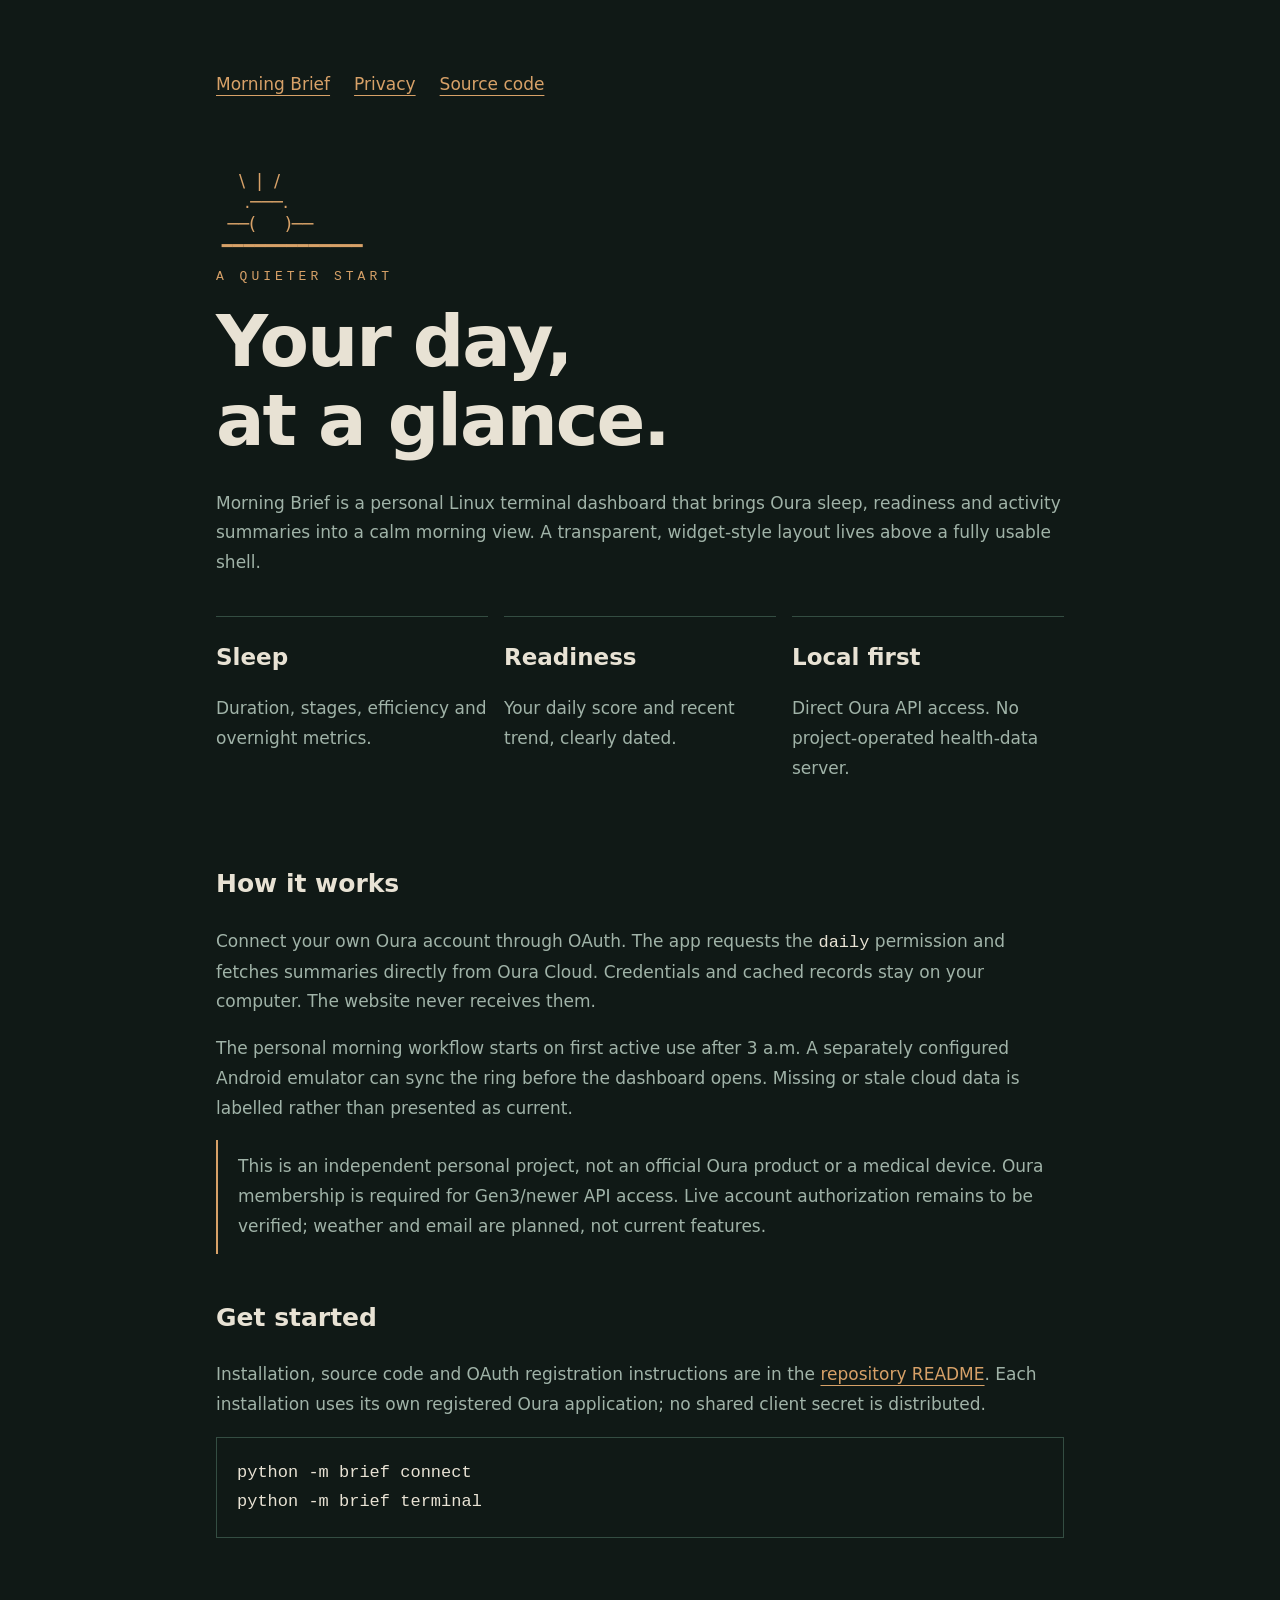
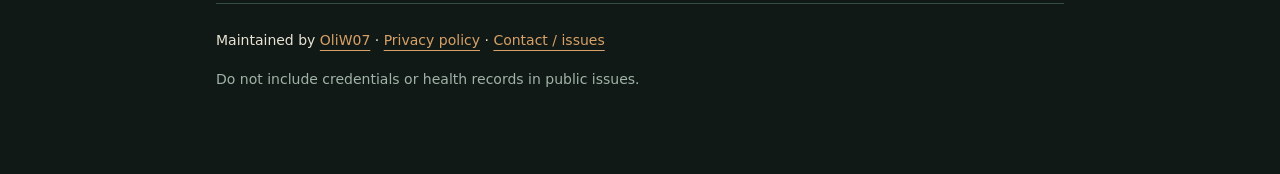
==== docs/index.html @ 306d0ee8 "Publish local Morning Brief dashboard and privacy website" ====
<!doctype html>
<html lang="en"><head><meta charset="utf-8"><meta name="viewport" content="width=device-width,initial-scale=1"><meta name="description" content="Morning Brief: a personal, local-first Oura terminal dashboard for Linux."><title>Morning Brief — your day, at a glance</title><link rel="stylesheet" href="style.css"></head>
<body><main><nav><a href="./">Morning Brief</a><a href="privacy.html">Privacy</a><a href="https://github.com/OliW07/morning-brief">Source code</a></nav>
<div class="sun" aria-hidden="true">    \  |  /
     .───.
  ──(     )──
 ━━━━━━━━━━━━━</div>
<p class="eyebrow">A QUIETER START</p><h1>Your day,<br>at a glance.</h1>
<p>Morning Brief is a personal Linux terminal dashboard that brings Oura sleep, readiness and activity summaries into a calm morning view. A transparent, widget-style layout lives above a fully usable shell.</p>
<div class="cards"><div class="card"><strong>Sleep</strong><p>Duration, stages, efficiency and overnight metrics.</p></div><div class="card"><strong>Readiness</strong><p>Your daily score and recent trend, clearly dated.</p></div><div class="card"><strong>Local first</strong><p>Direct Oura API access. No project-operated health-data server.</p></div></div>
<h2>How it works</h2><p>Connect your own Oura account through OAuth. The app requests the <code>daily</code> permission and fetches summaries directly from Oura Cloud. Credentials and cached records stay on your computer. The website never receives them.</p>
<p>The personal morning workflow starts on first active use after 3 a.m. A separately configured Android emulator can sync the ring before the dashboard opens. Missing or stale cloud data is labelled rather than presented as current.</p>
<p class="note">This is an independent personal project, not an official Oura product or a medical device. Oura membership is required for Gen3/newer API access. Live account authorization remains to be verified; weather and email are planned, not current features.</p>
<h2>Get started</h2><p>Installation, source code and OAuth registration instructions are in the <a href="https://github.com/OliW07/morning-brief#readme">repository README</a>. Each installation uses its own registered Oura application; no shared client secret is distributed.</p>
<pre>python -m brief connect
python -m brief terminal</pre>
<footer>Maintained by <a href="https://github.com/OliW07">OliW07</a> · <a href="privacy.html">Privacy policy</a> · <a href="https://github.com/OliW07/morning-brief/issues">Contact / issues</a><p>Do not include credentials or health records in public issues.</p></footer>
</main></body></html>
---- docs/style.css ----
:root{color-scheme:dark;--bg:#101916;--text:#e8e2d4;--muted:#a0b3a8;--gold:#d7a168;--line:#344d42}*{box-sizing:border-box}body{margin:0;background:var(--bg);color:var(--text);font:17px/1.75 system-ui,sans-serif}main{max-width:900px;margin:auto;padding:70px 26px}nav{display:flex;gap:24px;flex-wrap:wrap;margin-bottom:70px}a{color:var(--gold);text-underline-offset:5px}h1{font-size:clamp(40px,7vw,72px);line-height:1.1;letter-spacing:-2px;margin:18px 0 28px}h2{font-size:25px;margin-top:42px}p,li{color:var(--muted)}.eyebrow{color:var(--gold);font:13px monospace;letter-spacing:4px}.cards{display:grid;grid-template-columns:repeat(auto-fit,minmax(200px,1fr));gap:16px;margin:38px 0}.card{border-top:1px solid var(--line);padding:20px 0}.card strong{display:block;font-size:23px}.note{border-left:2px solid var(--gold);padding:12px 20px}code,pre{font-family:monospace;color:var(--text)}pre{overflow:auto;padding:20px;border:1px solid var(--line)}footer{margin-top:65px;padding-top:24px;border-top:1px solid var(--line);font-size:14px}.sun{color:var(--gold);font-size:18px;line-height:1.2;white-space:pre}
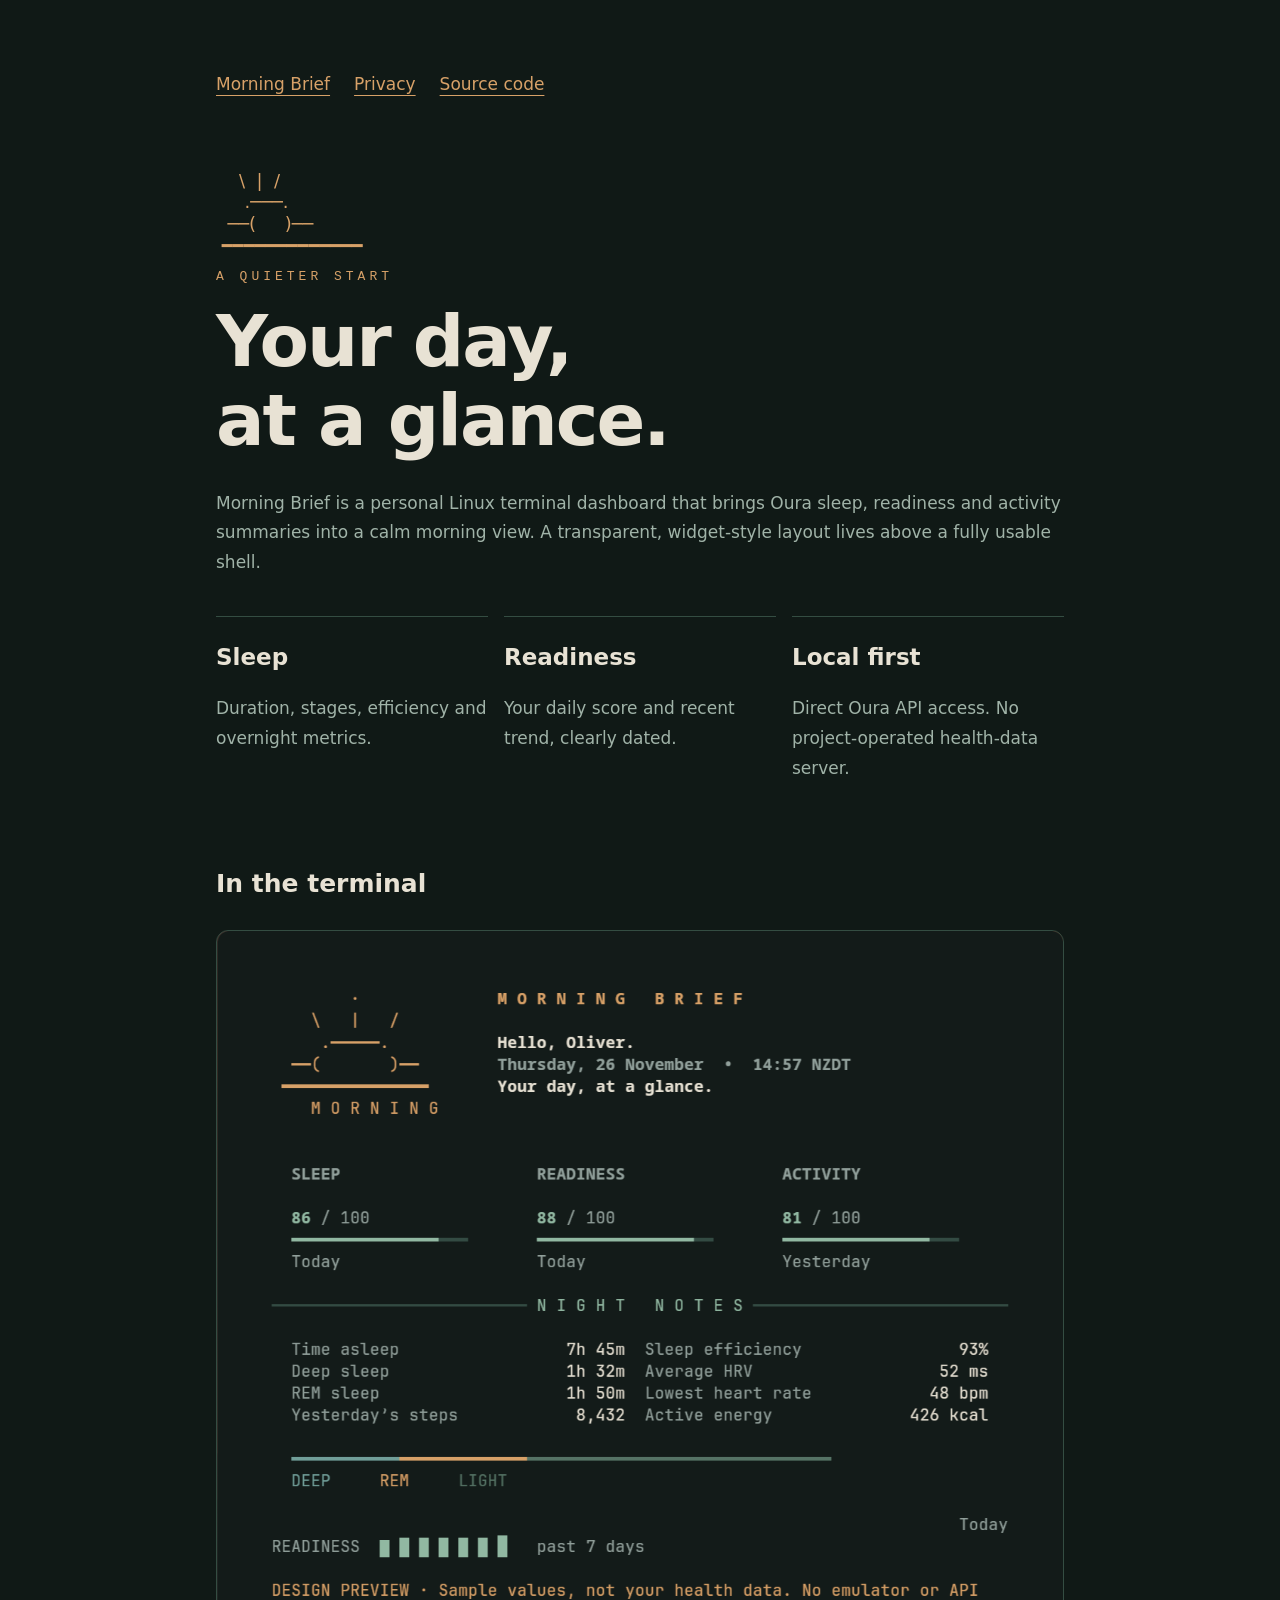
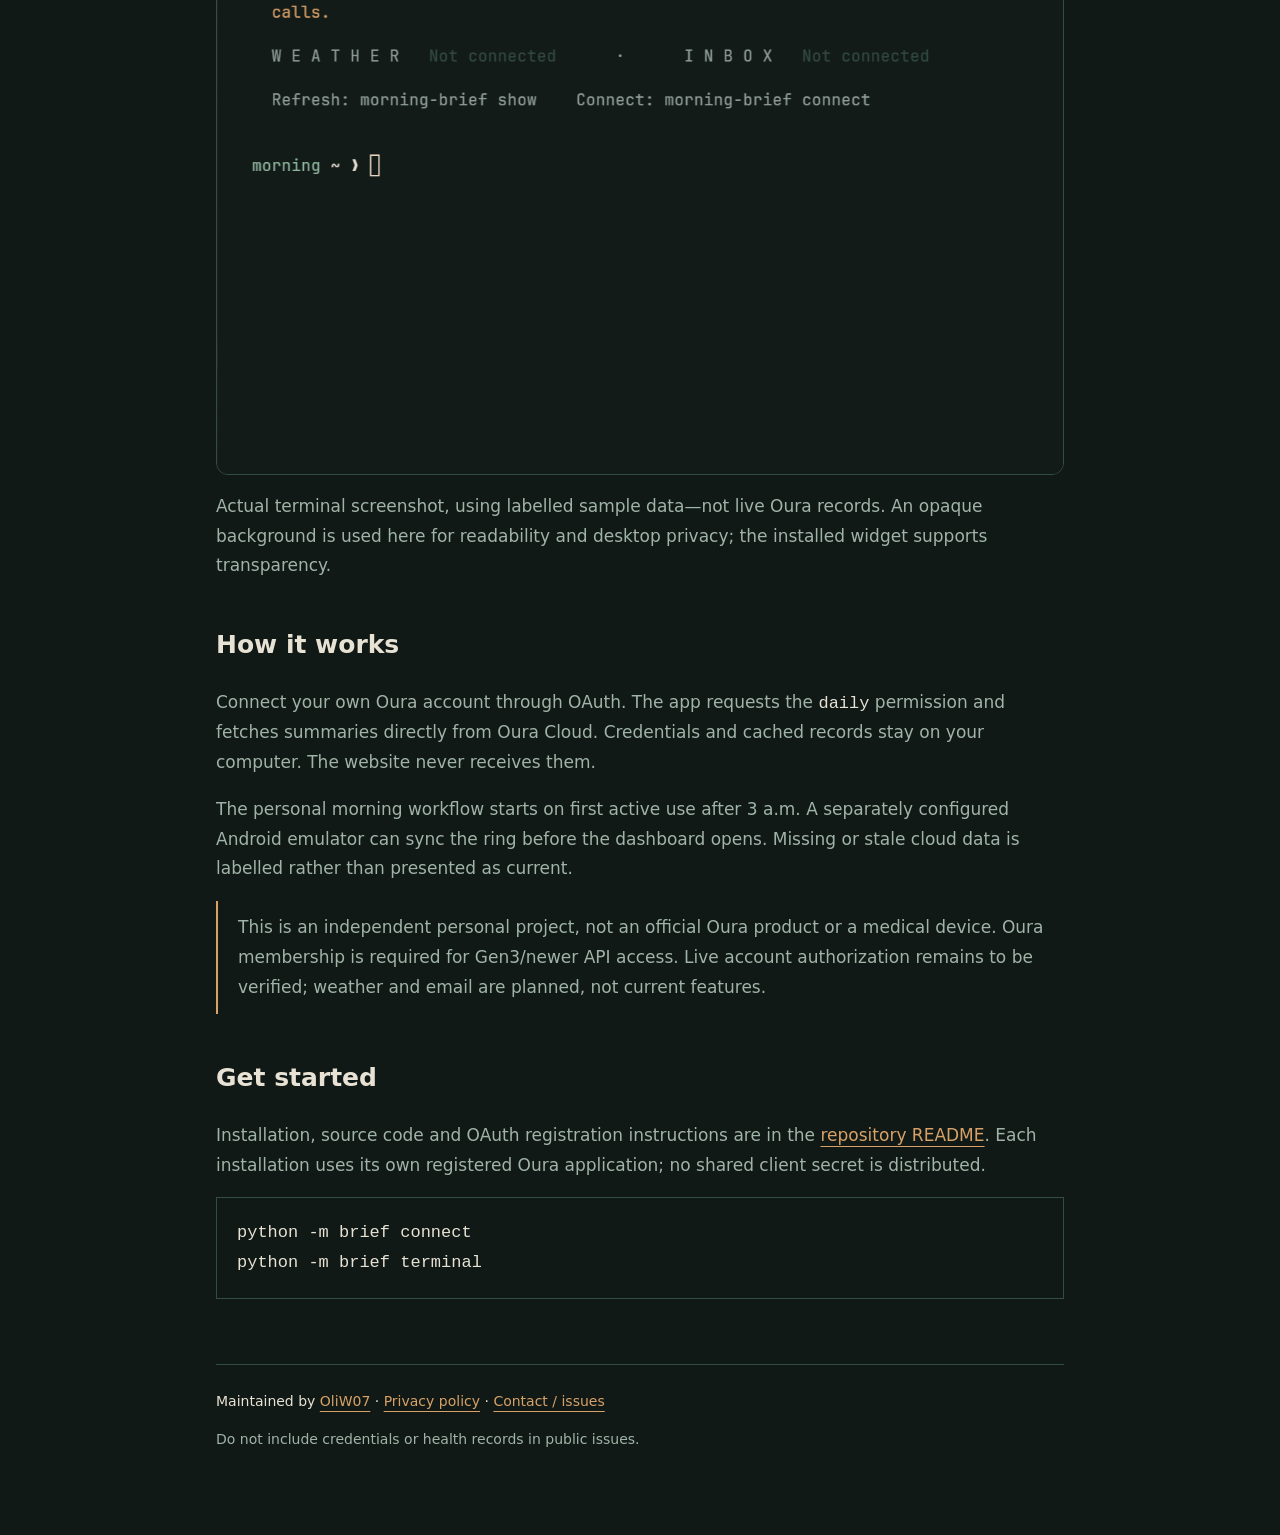
==== commit 08940f03: "Show real terminal screenshot with clearly labelled sample data" ====
--- a/docs/index.html
+++ b/docs/index.html
@@ -8,6 +8,7 @@
 <p class="eyebrow">A QUIETER START</p><h1>Your day,<br>at a glance.</h1>
 <p>Morning Brief is a personal Linux terminal dashboard that brings Oura sleep, readiness and activity summaries into a calm morning view. A transparent, widget-style layout lives above a fully usable shell.</p>
 <div class="cards"><div class="card"><strong>Sleep</strong><p>Duration, stages, efficiency and overnight metrics.</p></div><div class="card"><strong>Readiness</strong><p>Your daily score and recent trend, clearly dated.</p></div><div class="card"><strong>Local first</strong><p>Direct Oura API access. No project-operated health-data server.</p></div></div>
+<h2>In the terminal</h2><figure style="margin:24px 0"><img src="assets/terminal.png" alt="Morning Brief running in a real Kitty terminal, displaying sample sleep and readiness data with an interactive shell prompt below" style="display:block;width:100%;height:auto;border:1px solid var(--line);border-radius:12px" loading="lazy"><figcaption><p>Actual terminal screenshot, using labelled sample data—not live Oura records. An opaque background is used here for readability and desktop privacy; the installed widget supports transparency.</p></figcaption></figure>
 <h2>How it works</h2><p>Connect your own Oura account through OAuth. The app requests the <code>daily</code> permission and fetches summaries directly from Oura Cloud. Credentials and cached records stay on your computer. The website never receives them.</p>
 <p>The personal morning workflow starts on first active use after 3 a.m. A separately configured Android emulator can sync the ring before the dashboard opens. Missing or stale cloud data is labelled rather than presented as current.</p>
 <p class="note">This is an independent personal project, not an official Oura product or a medical device. Oura membership is required for Gen3/newer API access. Live account authorization remains to be verified; weather and email are planned, not current features.</p>
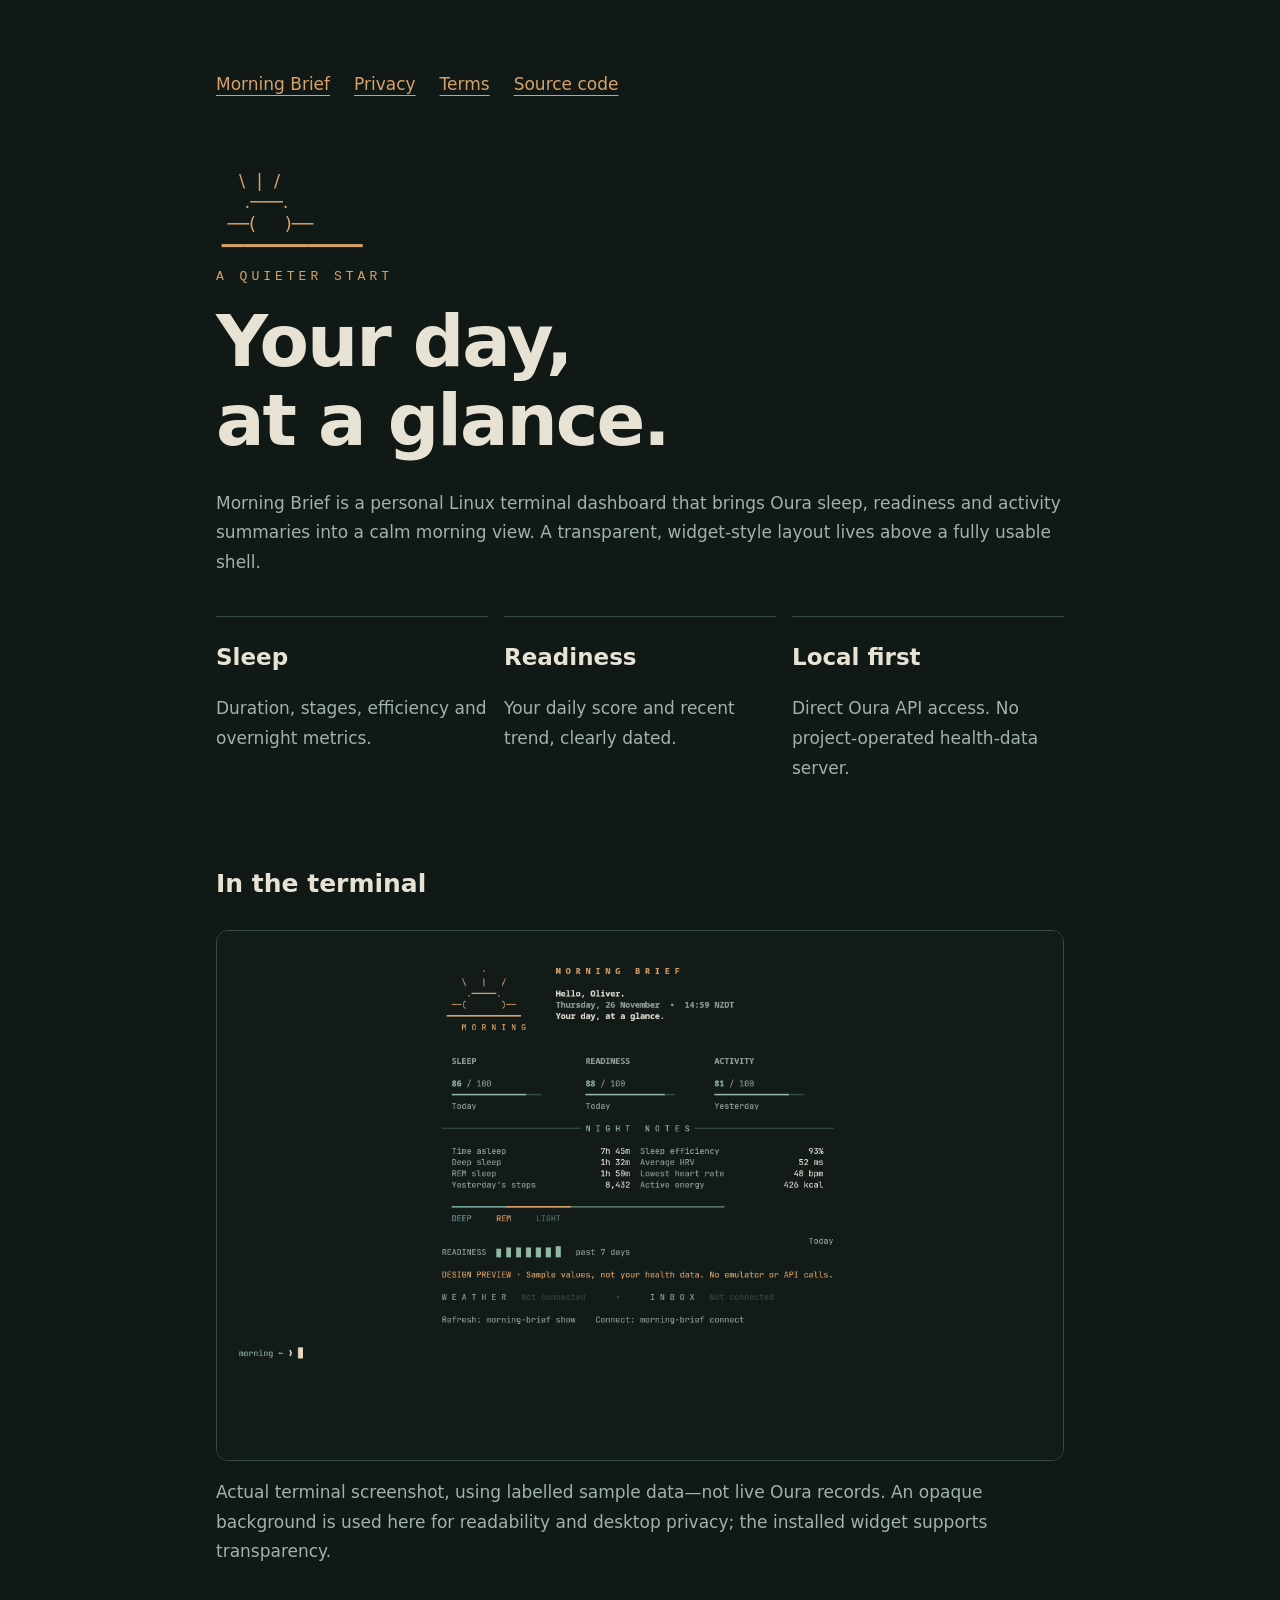
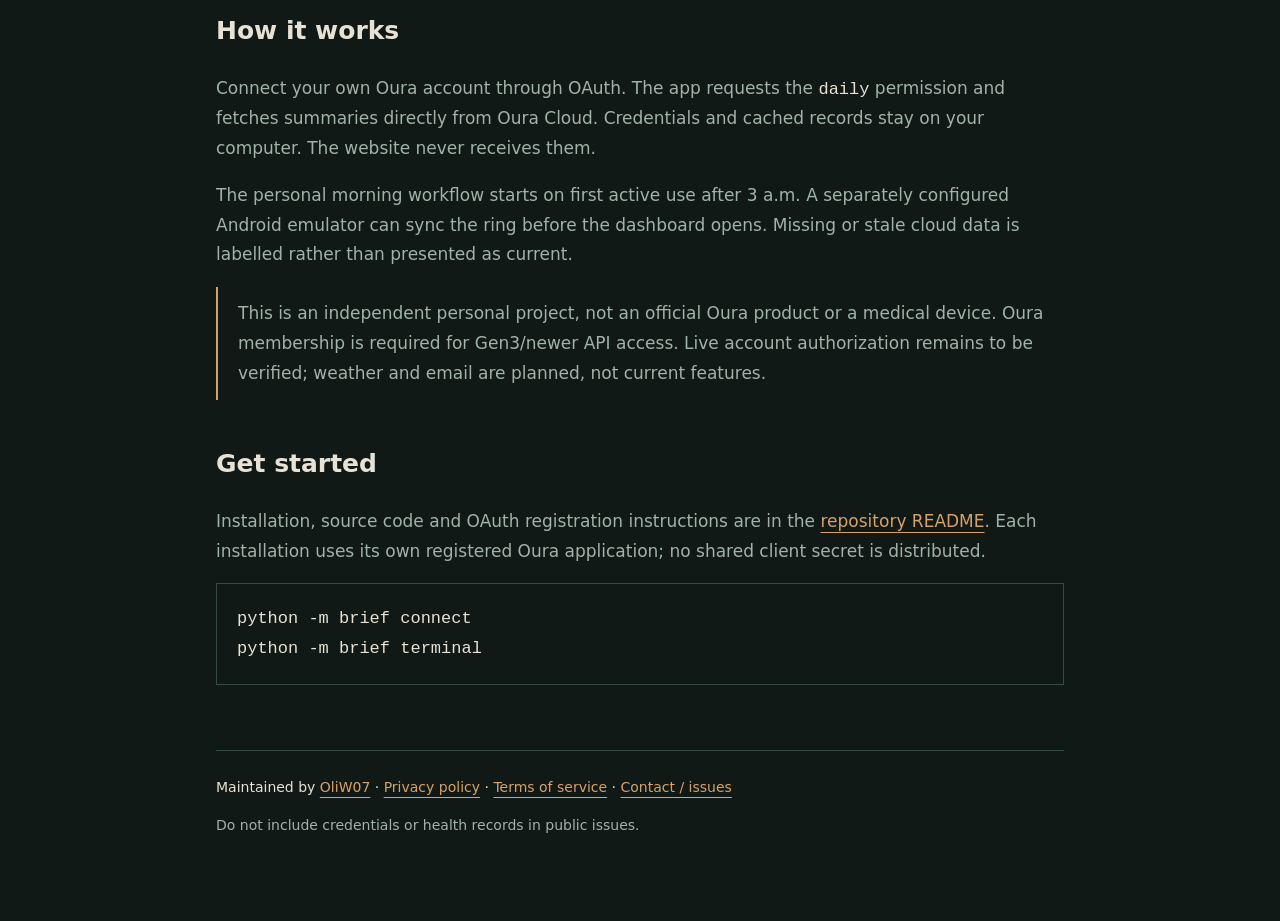
==== commit d8eea94b: "Add terms of service and link legal pages" ====
--- a/docs/index.html
+++ b/docs/index.html
@@ -1,6 +1,6 @@
 <!doctype html>
 <html lang="en"><head><meta charset="utf-8"><meta name="viewport" content="width=device-width,initial-scale=1"><meta name="description" content="Morning Brief: a personal, local-first Oura terminal dashboard for Linux."><title>Morning Brief — your day, at a glance</title><link rel="stylesheet" href="style.css"></head>
-<body><main><nav><a href="./">Morning Brief</a><a href="privacy.html">Privacy</a><a href="https://github.com/OliW07/morning-brief">Source code</a></nav>
+<body><main><nav><a href="./">Morning Brief</a><a href="privacy.html">Privacy</a><a href="terms.html">Terms</a><a href="https://github.com/OliW07/morning-brief">Source code</a></nav>
 <div class="sun" aria-hidden="true">    \  |  /
      .───.
   ──(     )──
@@ -15,5 +15,5 @@
 <h2>Get started</h2><p>Installation, source code and OAuth registration instructions are in the <a href="https://github.com/OliW07/morning-brief#readme">repository README</a>. Each installation uses its own registered Oura application; no shared client secret is distributed.</p>
 <pre>python -m brief connect
 python -m brief terminal</pre>
-<footer>Maintained by <a href="https://github.com/OliW07">OliW07</a> · <a href="privacy.html">Privacy policy</a> · <a href="https://github.com/OliW07/morning-brief/issues">Contact / issues</a><p>Do not include credentials or health records in public issues.</p></footer>
+<footer>Maintained by <a href="https://github.com/OliW07">OliW07</a> · <a href="privacy.html">Privacy policy</a> · <a href="terms.html">Terms of service</a> · <a href="https://github.com/OliW07/morning-brief/issues">Contact / issues</a><p>Do not include credentials or health records in public issues.</p></footer>
 </main></body></html>
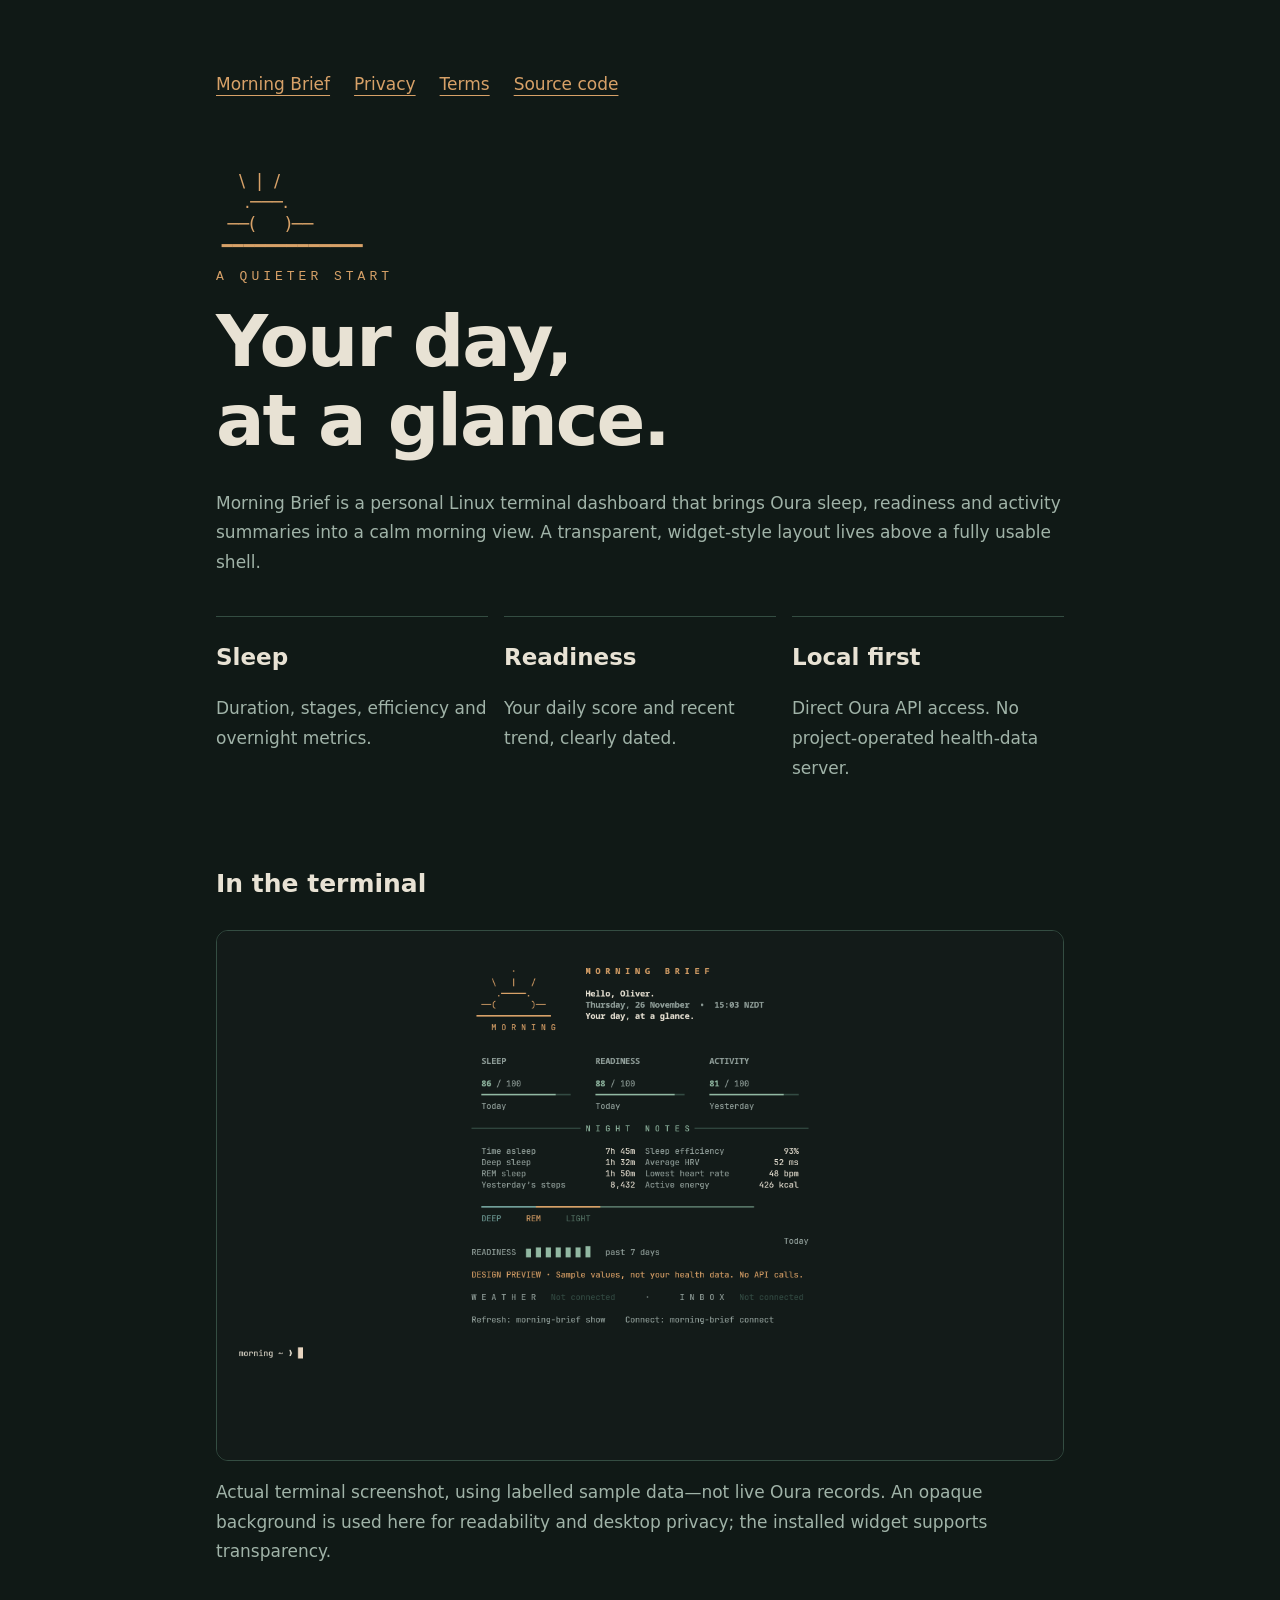
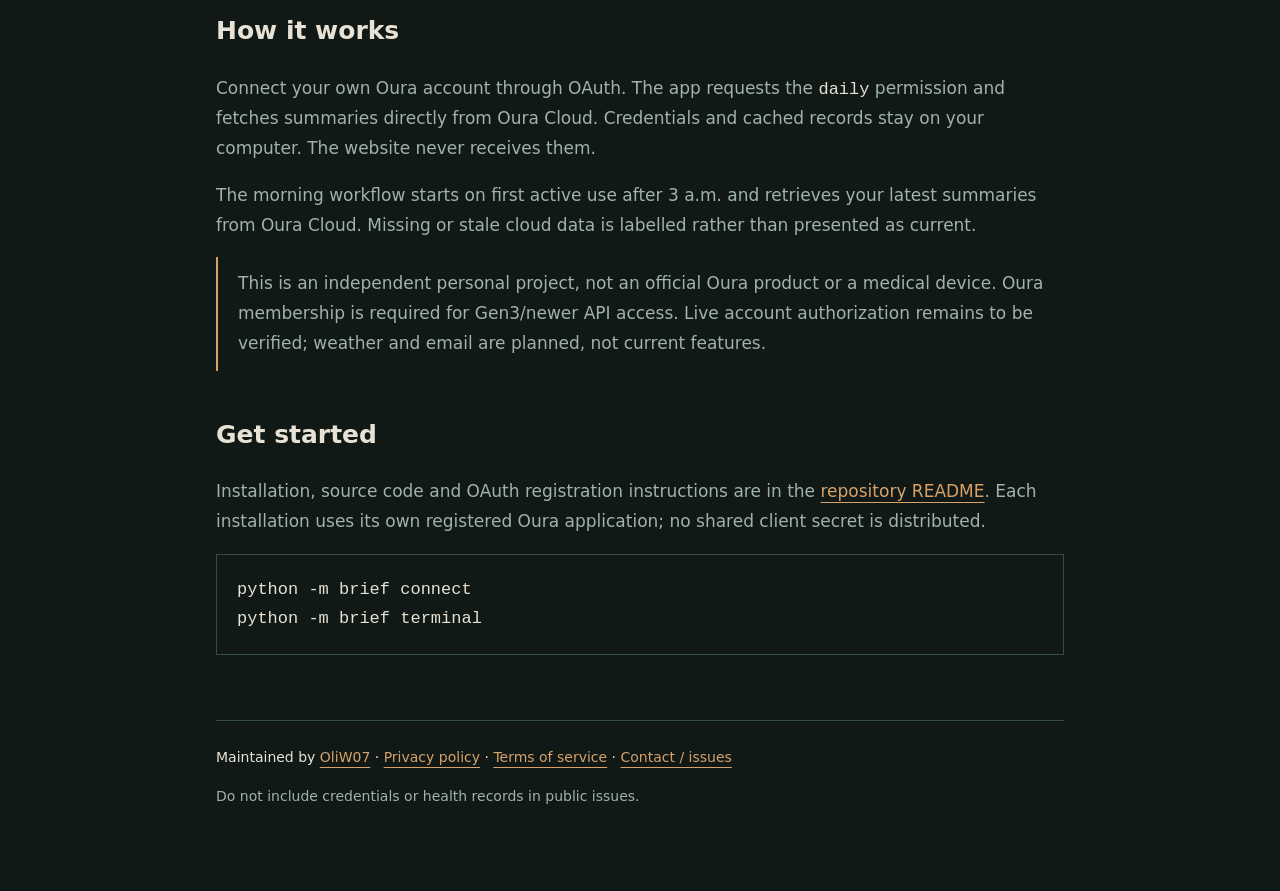
==== commit 7318d60d: "Focus public project on Oura API dashboard and remove device-sync integration" ====
--- a/docs/index.html
+++ b/docs/index.html
@@ -10,7 +10,7 @@
 <div class="cards"><div class="card"><strong>Sleep</strong><p>Duration, stages, efficiency and overnight metrics.</p></div><div class="card"><strong>Readiness</strong><p>Your daily score and recent trend, clearly dated.</p></div><div class="card"><strong>Local first</strong><p>Direct Oura API access. No project-operated health-data server.</p></div></div>
 <h2>In the terminal</h2><figure style="margin:24px 0"><img src="assets/terminal.png" alt="Morning Brief running in a real Kitty terminal, displaying sample sleep and readiness data with an interactive shell prompt below" style="display:block;width:100%;height:auto;border:1px solid var(--line);border-radius:12px" loading="lazy"><figcaption><p>Actual terminal screenshot, using labelled sample data—not live Oura records. An opaque background is used here for readability and desktop privacy; the installed widget supports transparency.</p></figcaption></figure>
 <h2>How it works</h2><p>Connect your own Oura account through OAuth. The app requests the <code>daily</code> permission and fetches summaries directly from Oura Cloud. Credentials and cached records stay on your computer. The website never receives them.</p>
-<p>The personal morning workflow starts on first active use after 3 a.m. A separately configured Android emulator can sync the ring before the dashboard opens. Missing or stale cloud data is labelled rather than presented as current.</p>
+<p>The morning workflow starts on first active use after 3 a.m. and retrieves your latest summaries from Oura Cloud. Missing or stale cloud data is labelled rather than presented as current.</p>
 <p class="note">This is an independent personal project, not an official Oura product or a medical device. Oura membership is required for Gen3/newer API access. Live account authorization remains to be verified; weather and email are planned, not current features.</p>
 <h2>Get started</h2><p>Installation, source code and OAuth registration instructions are in the <a href="https://github.com/OliW07/morning-brief#readme">repository README</a>. Each installation uses its own registered Oura application; no shared client secret is distributed.</p>
 <pre>python -m brief connect
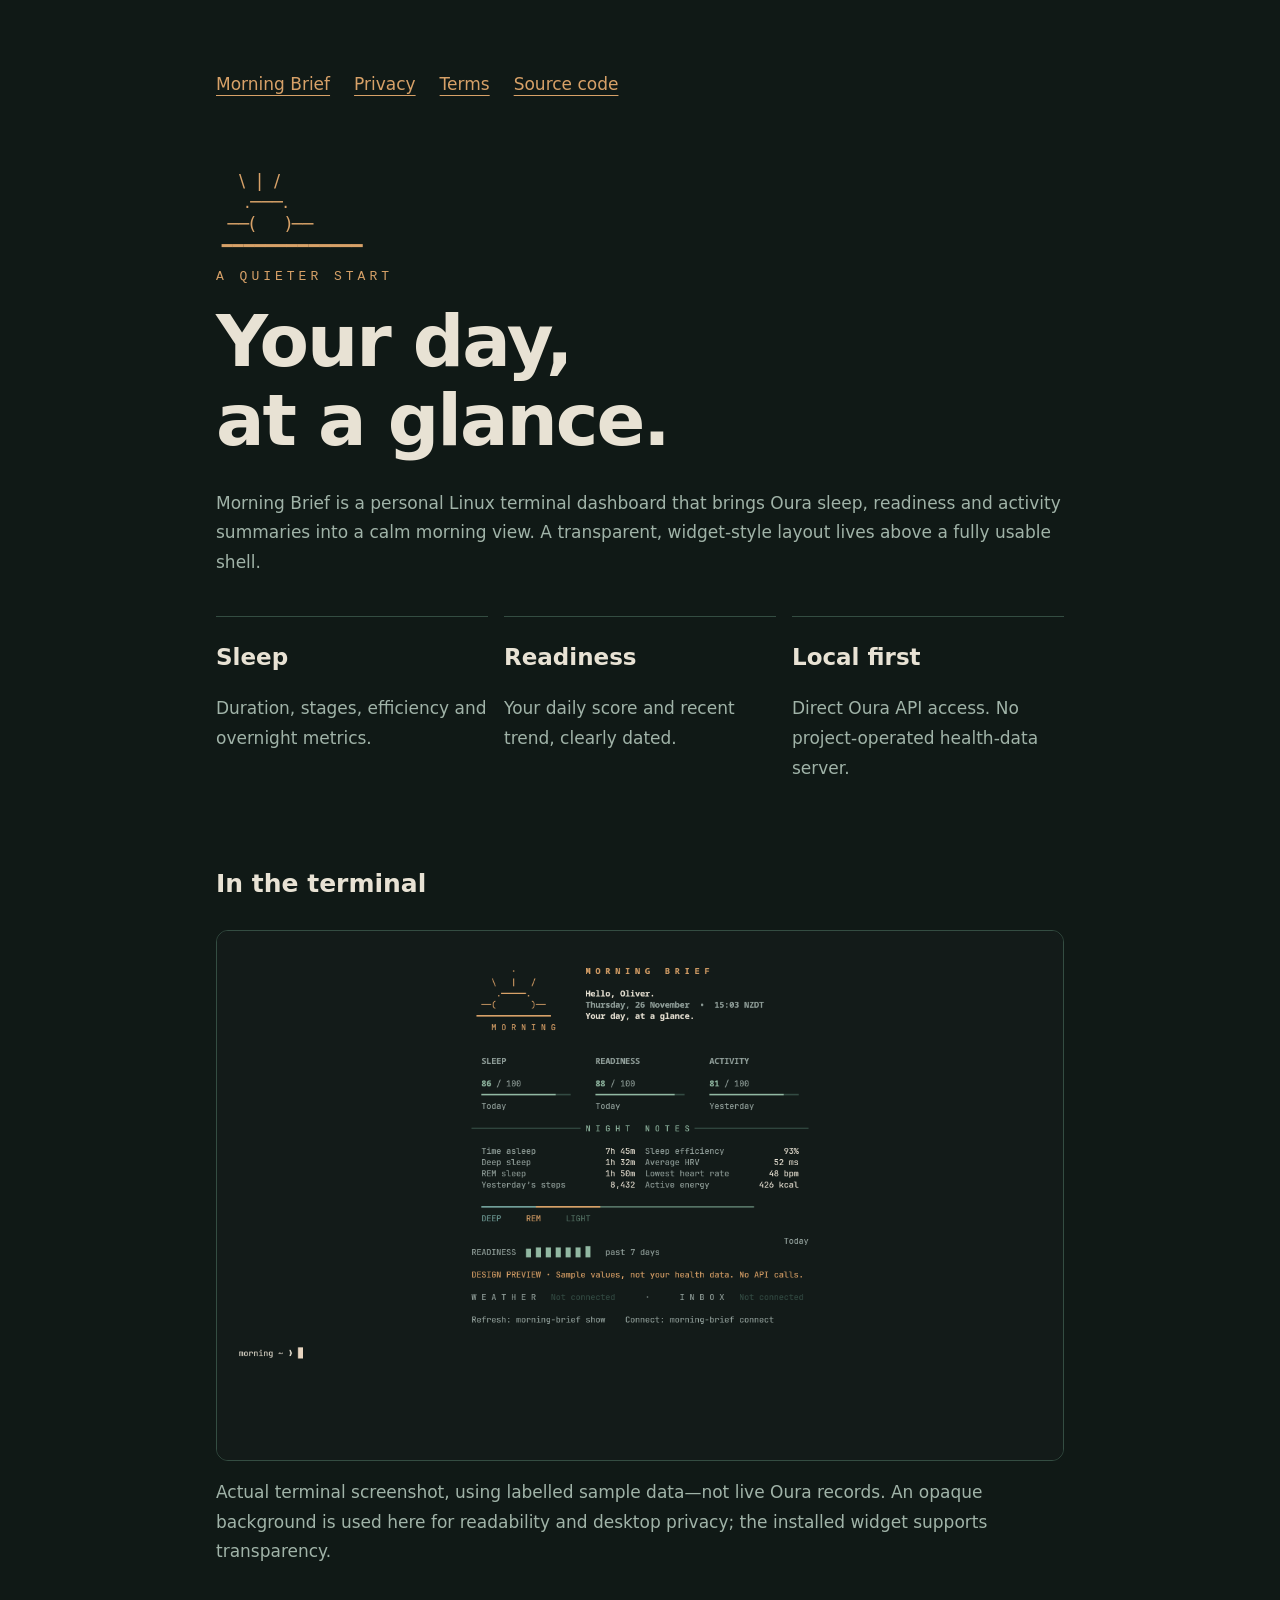
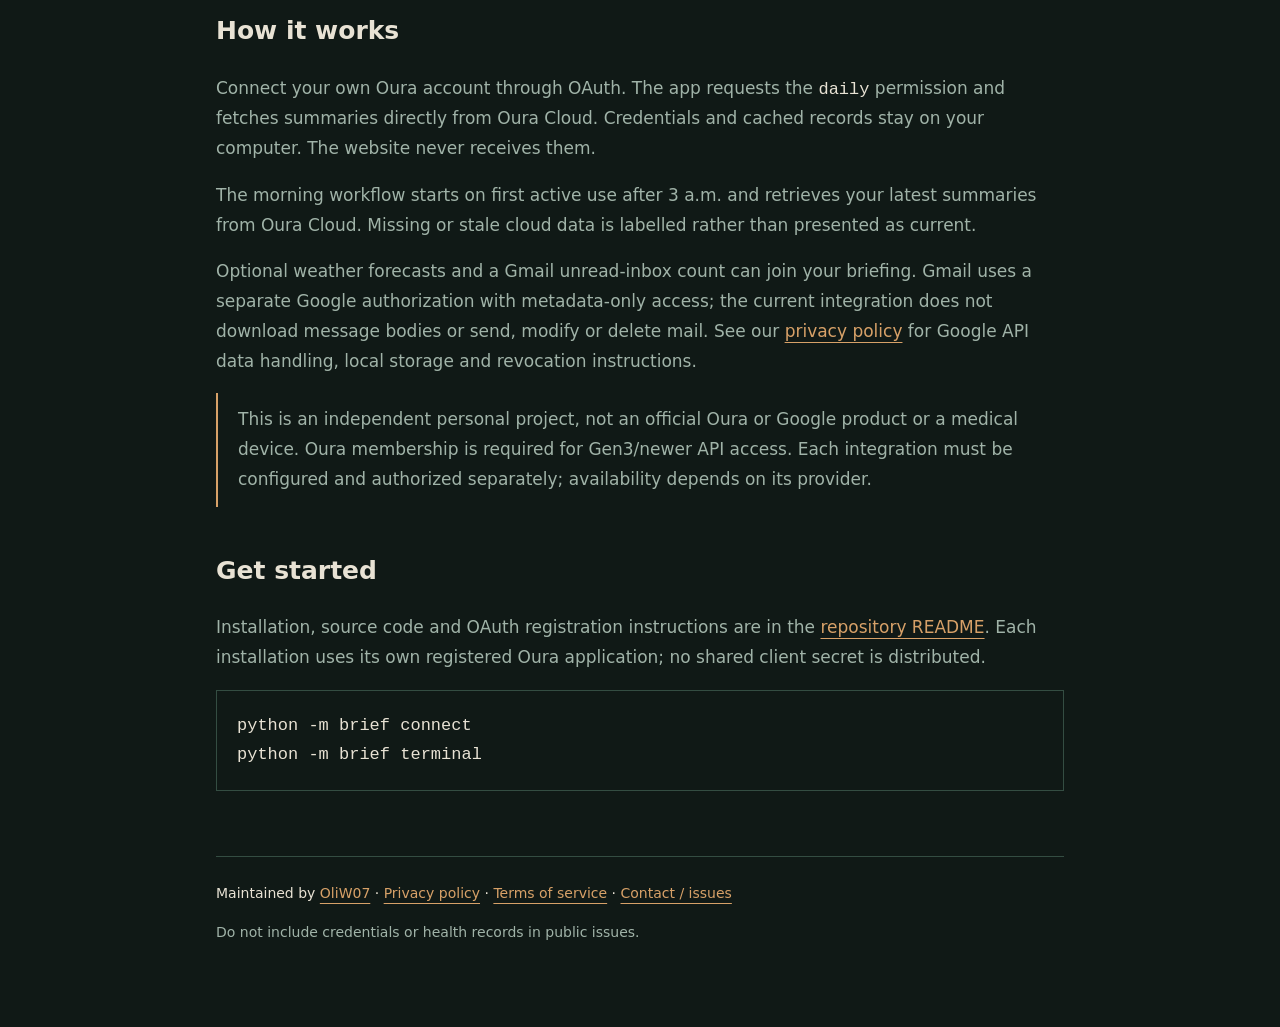
==== commit 75837a81: "Document Gmail metadata access, Google Limited Use and weather privacy" ====
--- a/docs/index.html
+++ b/docs/index.html
@@ -11,7 +11,8 @@
 <h2>In the terminal</h2><figure style="margin:24px 0"><img src="assets/terminal.png" alt="Morning Brief running in a real Kitty terminal, displaying sample sleep and readiness data with an interactive shell prompt below" style="display:block;width:100%;height:auto;border:1px solid var(--line);border-radius:12px" loading="lazy"><figcaption><p>Actual terminal screenshot, using labelled sample data—not live Oura records. An opaque background is used here for readability and desktop privacy; the installed widget supports transparency.</p></figcaption></figure>
 <h2>How it works</h2><p>Connect your own Oura account through OAuth. The app requests the <code>daily</code> permission and fetches summaries directly from Oura Cloud. Credentials and cached records stay on your computer. The website never receives them.</p>
 <p>The morning workflow starts on first active use after 3 a.m. and retrieves your latest summaries from Oura Cloud. Missing or stale cloud data is labelled rather than presented as current.</p>
-<p class="note">This is an independent personal project, not an official Oura product or a medical device. Oura membership is required for Gen3/newer API access. Live account authorization remains to be verified; weather and email are planned, not current features.</p>
+<p>Optional weather forecasts and a Gmail unread-inbox count can join your briefing. Gmail uses a separate Google authorization with metadata-only access; the current integration does not download message bodies or send, modify or delete mail. See our <a href="privacy.html">privacy policy</a> for Google API data handling, local storage and revocation instructions.</p>
+<p class="note">This is an independent personal project, not an official Oura or Google product or a medical device. Oura membership is required for Gen3/newer API access. Each integration must be configured and authorized separately; availability depends on its provider.</p>
 <h2>Get started</h2><p>Installation, source code and OAuth registration instructions are in the <a href="https://github.com/OliW07/morning-brief#readme">repository README</a>. Each installation uses its own registered Oura application; no shared client secret is distributed.</p>
 <pre>python -m brief connect
 python -m brief terminal</pre>
